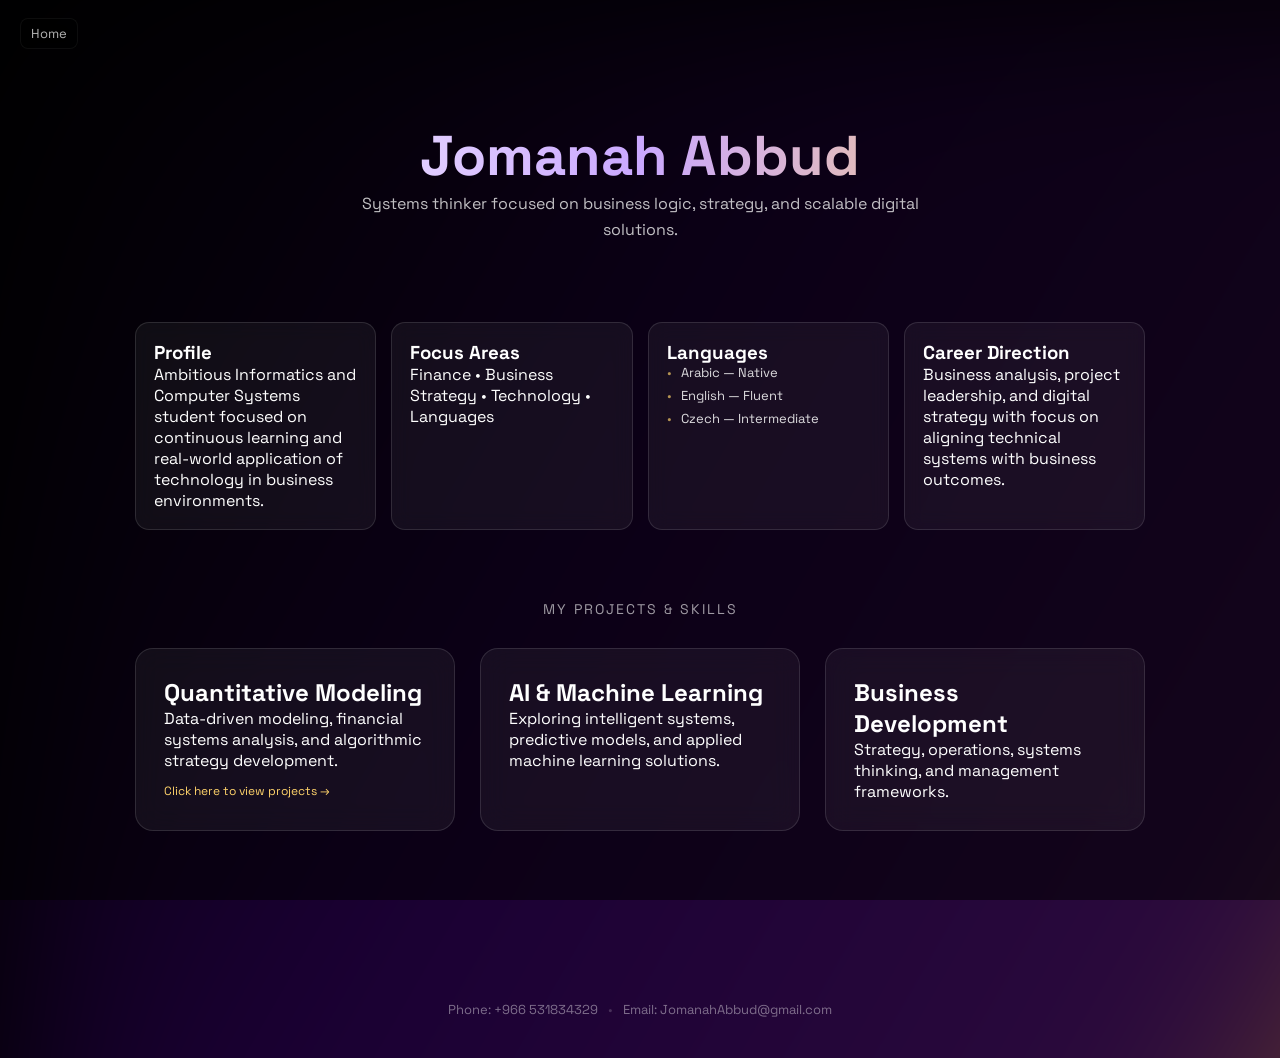
==== index.html @ 9fb47833 "Portfolio upload" ====
<!DOCTYPE html>
<html lang="en">
<head>
  <meta charset="UTF-8">
  <meta name="viewport" content="width=device-width, initial-scale=1.0">
  <title>Jomanah Abbud - Portfolio</title>

  <link rel="preconnect" href="https://fonts.googleapis.com">
  <link rel="preconnect" href="https://fonts.gstatic.com" crossorigin>
  <link href="https://fonts.googleapis.com/css2?family=Space+Grotesk:wght@300;400;500;600;700&display=swap" rel="stylesheet">

  <link rel="stylesheet" href="style.css">
</head>

<body>

  <!-- BACKGROUND (UNCHANGED) -->
  <div class="background"></div>
  <div class="overlay"></div>

  <!-- FIXED NAV -->
  <div class="top-nav" onclick="window.location.href='./index.html'">
    Home
  </div>

  <div class="container">

    <!-- HERO -->
    <div class="hero">
      <h1 class="name">Jomanah Abbud</h1>
      <p class="subtitle">
        Systems thinker focused on business logic, strategy, and scalable digital solutions.
      </p>
    </div>

    <!-- ABOUT -->
    <div class="about">

      <div class="about-grid">

        <div class="about-card">
          <h3>Profile</h3>
          <p>
            Ambitious Informatics and Computer Systems student focused on continuous learning and real-world application of technology in business environments.
          </p>
        </div>

        <div class="about-card">
          <h3>Focus Areas</h3>
          <p>Finance • Business Strategy • Technology • Languages</p>
        </div>

        <div class="about-card">
          <h3>Languages</h3>
         <ul class="language-list">
  <li>Arabic — Native</li>
  <li>English — Fluent</li>
  <li>Czech — Intermediate</li>
</ul>
        </div>

        <div class="about-card">
          <h3>Career Direction</h3>
          <p>
            Business analysis, project leadership, and digital strategy with focus on aligning technical systems with business outcomes.
          </p>
        </div>

      </div>
    </div>

    <div class="section-divider">My Projects & Skills</div>

    <div class="cards">

      <div class="card" onclick="window.location.href='./quant.html'">
        <h2>Quantitative Modeling</h2>
        <p>Data-driven modeling, financial systems analysis, and algorithmic strategy development.</p>
        <p class="card-link">Click here to view projects →</p>
      </div>

      <div class="card">
        <h2>AI & Machine Learning</h2>
        <p>Exploring intelligent systems, predictive models, and applied machine learning solutions.</p>
      </div>

      <div class="card">
        <h2>Business Development</h2>
        <p>Strategy, operations, systems thinking, and management frameworks.</p>
      </div>

    </div>

  </div>

  <!-- CONTACT -->
  <div class="contact-bar">
    <a href="tel:+966531834329">Phone: +966 531834329</a>
    <span>•</span>
    <a href="mailto:JomanahAbbud@gmail.com">Email: JomanahAbbud@gmail.com</a>
  </div>

</body>
</html>
---- style.css ----
* {
  margin: 0;
  padding: 0;
  box-sizing: border-box;
  font-family: 'Space Grotesk', sans-serif;
}

body {
  background: black;
  color: white;
  overflow-x: hidden;
}

/* BACKGROUND */
.background {
  position: fixed;
  width: 200%;
  height: 200%;
  background: linear-gradient(120deg,#000,#1a0033,#2b0a3d,#ffcc00,#120018);
  filter: blur(90px);
  animation: move 18s ease-in-out infinite;
  z-index: -2;
}

@keyframes move {
  0% { transform: translate(-10%, -10%); }
  50% { transform: translate(-25%, -15%); }
  100% { transform: translate(-10%, -10%); }
}

.overlay {
  position: fixed;
  width: 100%;
  height: 100%;
  background: rgba(0,0,0,0.55);
  z-index: -1;
}

/* NAV */
.top-nav {
  position: fixed;
  top: 18px;
  left: 20px;
  z-index: 999;
  font-size: 13px;
  opacity: 0.7;
  cursor: pointer;

  padding: 6px 10px;
  border-radius: 8px;

  background: rgba(0, 0, 0, 0.25);
  backdrop-filter: blur(10px);
  border: 1px solid rgba(255, 255, 255, 0.08);

  transition: 0.2s ease;
}

.top-nav:hover {
  opacity: 1;
  transform: translateY(-1px);
}

.top-nav:hover {
  opacity: 1;
}


/* LAYOUT */
.container {
  padding: 90px 20px;
  max-width: 1050px;
  margin: auto;
}

/* HERO */
.hero {
  text-align: center;
  margin-bottom: 80px;
}

.name {
  font-size: 56px;
  background: linear-gradient(90deg,#fff,#caa8ff,#ffd36b);
  -webkit-background-clip: text;
  -webkit-text-fill-color: transparent;
}

.subtitle {
  margin-top: 18px;
  font-size: 16px;
  opacity: 0.75;
  max-width: 620px;
  margin: auto;
  line-height: 1.6;
}

/* ABOUT */
.about-grid {
  display: grid;
  grid-template-columns: repeat(auto-fit,minmax(240px,1fr));
  gap: 15px;
  margin-bottom: 60px;
}

.about-card {
  background: rgba(255,255,255,0.05);
  border: 1px solid rgba(255,255,255,0.12);
  padding: 18px;
  border-radius: 14px;
  backdrop-filter: blur(10px);
}

/* SECTION */
.section-divider {
  text-align: center;
  margin: 70px 0 30px;
  font-size: 14px;
  letter-spacing: 2px;
  opacity: 0.6;
  text-transform: uppercase;
}

/* CARDS */
.cards {
  display: grid;
  grid-template-columns: repeat(auto-fit,minmax(250px,1fr));
  gap: 25px;
}

.card {
  background: rgba(255,255,255,0.05);
  border: 1px solid rgba(255,255,255,0.12);
  padding: 28px;
  border-radius: 18px;
  backdrop-filter: blur(14px);
  cursor: pointer;
  transition: 0.3s ease;
}

.card:hover {
  transform: translateY(-10px);
  border-color: rgba(255,204,0,0.4);
}

.card-link {
  margin-top: 12px;
  font-size: 12px;
  color: #ffd36b;
}
.contact-bar {
  text-align: center;
  margin-top: 80px;
  padding-bottom: 40px;
  font-size: 13px;
  opacity: 0.6;
  display: flex;
  justify-content: center;
  gap: 10px;
  flex-wrap: wrap;
}

.contact-bar a {
  color: white;
  text-decoration: none;
  opacity: 0.7;
  transition: 0.2s ease;
}

.contact-bar a:hover {
  opacity: 1;
  color: #ffd36b;
}

.contact-bar span {
  opacity: 0.3;
}
.contact-bar {
  text-align: center;
  margin-top: 80px;
  padding-bottom: 40px;
  font-size: 13px;
  opacity: 0.6;
  display: flex;
  justify-content: center;
  gap: 10px;
  flex-wrap: wrap;
}

.contact-bar a {
  color: white;
  text-decoration: none;
  opacity: 0.7;
  transition: 0.2s ease;
}

.contact-bar a:hover {
  opacity: 1;
  color: #ffd36b;
}

.contact-bar span {
  opacity: 0.3;
}

/* IMPORTANT FIX — prevents nav/content overlap issues */
.container {
  padding-top: 120px;
}
.language-list {
  list-style: none;
  padding-left: 0;
  margin: 0;
  display: flex;
  flex-direction: column;
  gap: 6px;
  font-size: 13px;
  opacity: 0.85;
}

.language-list li {
  position: relative;
  padding-left: 14px;
}

/* custom subtle bullet */
.language-list li::before {
  content: "•";
  position: absolute;
  left: 0;
  color: #ffd36b;
  opacity: 0.8;
}
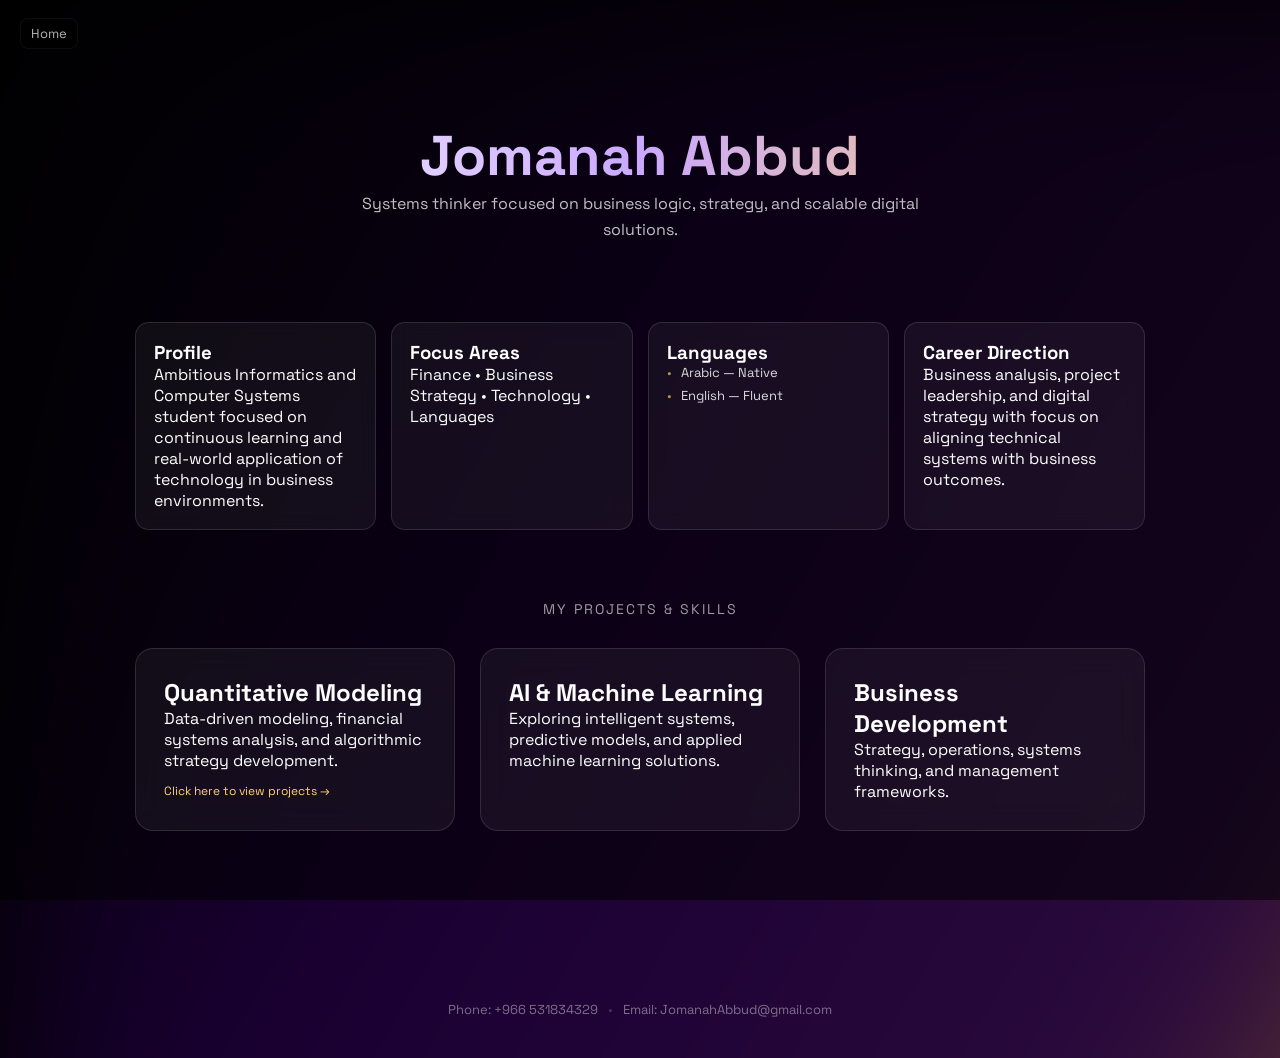
==== commit 7ca6d5e4: "Update languages section (removed Czech)" ====
--- a/index.html
+++ b/index.html
@@ -55,7 +55,6 @@
          <ul class="language-list">
   <li>Arabic — Native</li>
   <li>English — Fluent</li>
-  <li>Czech — Intermediate</li>
 </ul>
         </div>
 
